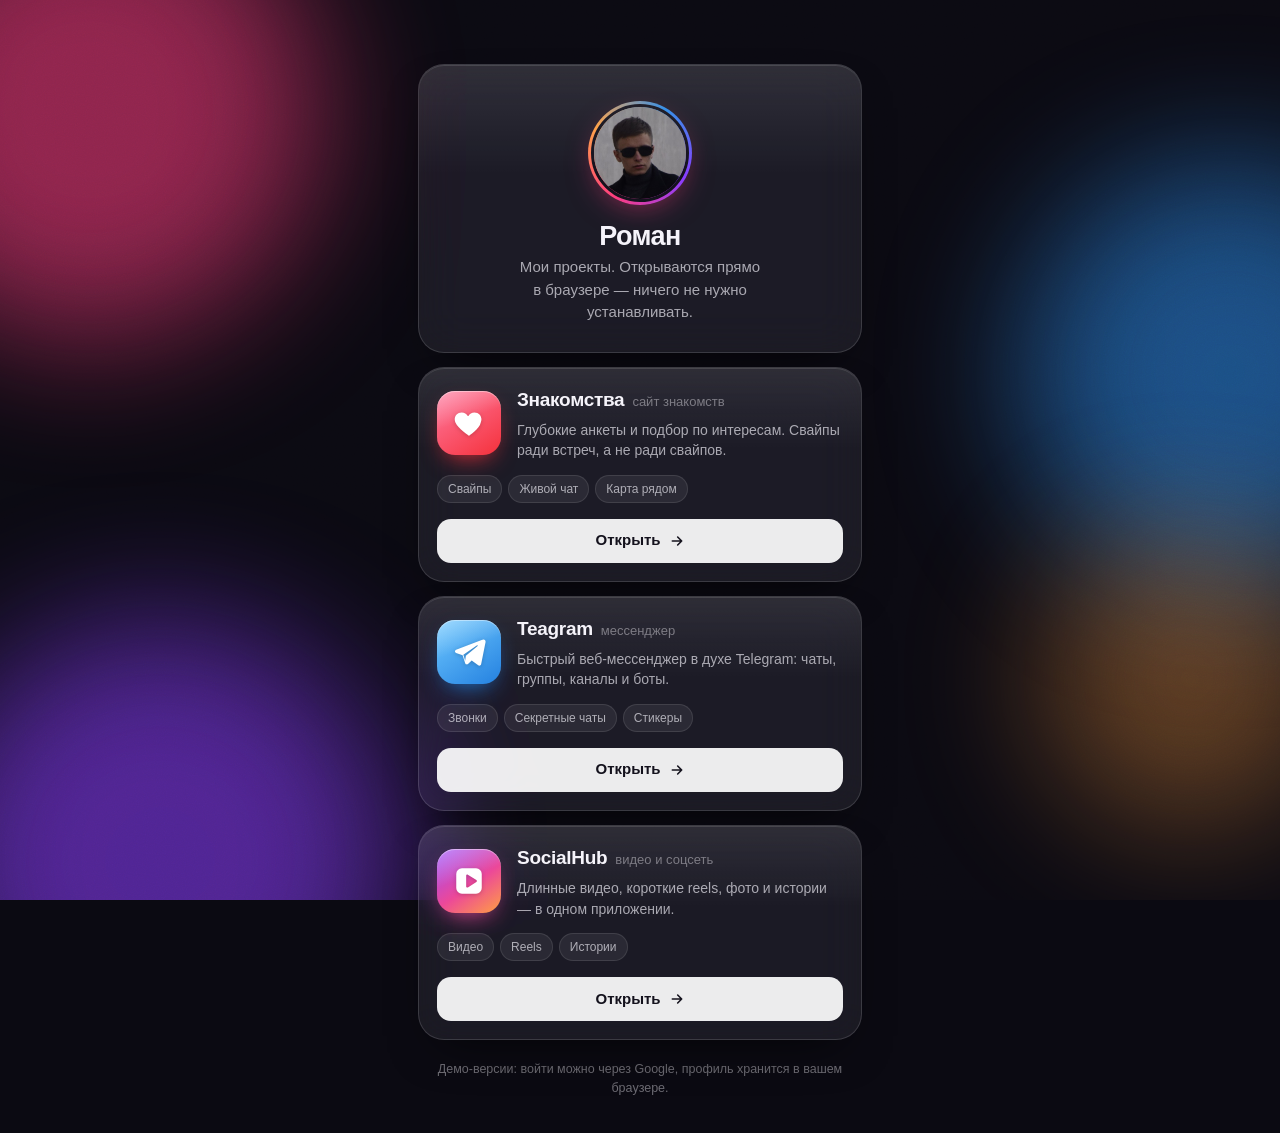
==== index.html @ 653ad80f "feat: links page for my projects Glass cards with logos, a short description and a link for each app" ====
<!doctype html>
<html lang="ru">
<head>
<meta charset="utf-8">
<meta name="viewport" content="width=device-width, initial-scale=1, viewport-fit=cover">
<meta name="color-scheme" content="dark">
<title>Роман — проекты</title>
<meta name="description" content="Три моих сервиса: Знакомства, мессенджер Teagram и видеосоцсеть SocialHub. Открываются прямо в браузере.">
<meta name="theme-color" content="#0b0a12">
<meta property="og:type" content="website">
<meta property="og:title" content="Роман — проекты">
<meta property="og:description" content="Знакомства, мессенджер Teagram и видеосоцсеть SocialHub — открываются прямо в браузере.">
<meta property="og:image" content="https://viproman01.github.io/avatar.jpg">
<meta property="og:url" content="https://viproman01.github.io/">
<link rel="icon" href="avatar.jpg">
<link rel="apple-touch-icon" href="avatar.jpg">
<style>
  :root {
    --bg: #0b0a12;
    --text: #f5f3fa;
    --muted: rgba(245, 243, 250, .66);
    --faint: rgba(245, 243, 250, .42);
    --glass: rgba(255, 255, 255, .065);
    --glass-hover: rgba(255, 255, 255, .1);
    --edge: rgba(255, 255, 255, .14);
    --edge-strong: rgba(255, 255, 255, .26);
    --radius: 26px;
  }
  * { box-sizing: border-box; }
  html { -webkit-text-size-adjust: 100%; background: var(--bg); }
  body {
    margin: 0;
    min-height: 100svh;
    color: var(--text);
    background: var(--bg);
    font: 16px/1.5 -apple-system, BlinkMacSystemFont, "SF Pro Text", "Segoe UI", Roboto, "Helvetica Neue", Arial, sans-serif;
    -webkit-font-smoothing: antialiased;
    overflow-x: hidden;
  }

  /* Цветные пятна за стеклом */
  .sky { position: fixed; inset: 0; z-index: 0; overflow: hidden; pointer-events: none; }
  .blob { position: absolute; border-radius: 50%; filter: blur(70px); opacity: .55; will-change: transform; }
  .b1 { width: 460px; height: 460px; left: -140px; top: -120px; background: #ff3d7f; animation: drift1 26s ease-in-out infinite alternate; }
  .b2 { width: 420px; height: 420px; right: -160px; top: 18%; background: #2b8ae6; animation: drift2 30s ease-in-out infinite alternate; }
  .b3 { width: 480px; height: 480px; left: -80px; bottom: -200px; background: #8b3dff; animation: drift3 34s ease-in-out infinite alternate; }
  .b4 { width: 300px; height: 300px; right: -60px; bottom: 8%; background: #ff9f43; opacity: .35; animation: drift1 38s ease-in-out infinite alternate-reverse; }
  @keyframes drift1 { to { transform: translate(90px, 70px) scale(1.12); } }
  @keyframes drift2 { to { transform: translate(-80px, 110px) scale(.92); } }
  @keyframes drift3 { to { transform: translate(110px, -90px) scale(1.08); } }
  /* Матовая зернистость поверх пятен */
  .grain {
    position: fixed; inset: 0; z-index: 1; pointer-events: none; opacity: .09; mix-blend-mode: overlay;
    background-image: url("data:image/svg+xml,%3Csvg xmlns='http://www.w3.org/2000/svg' width='160' height='160'%3E%3Cfilter id='n'%3E%3CfeTurbulence type='fractalNoise' baseFrequency='.9' numOctaves='3' stitchTiles='stitch'/%3E%3C/filter%3E%3Crect width='100%25' height='100%25' filter='url(%23n)'/%3E%3C/svg%3E");
  }

  main {
    position: relative; z-index: 2;
    width: 100%; max-width: 480px; margin: 0 auto;
    padding: max(44px, env(safe-area-inset-top)) 18px max(36px, env(safe-area-inset-bottom));
    display: flex; flex-direction: column; gap: 14px;
  }

  .glass {
    position: relative;
    background: var(--glass);
    border: 1px solid var(--edge);
    border-radius: var(--radius);
    -webkit-backdrop-filter: blur(22px) saturate(160%);
    backdrop-filter: blur(22px) saturate(160%);
    box-shadow: 0 1px 0 rgba(255, 255, 255, .12) inset, 0 20px 50px -24px rgba(0, 0, 0, .8);
  }
  /* Блик по верхней кромке стекла */
  .glass::before {
    content: ""; position: absolute; inset: 0; border-radius: inherit; pointer-events: none;
    background: linear-gradient(180deg, rgba(255, 255, 255, .09), rgba(255, 255, 255, 0) 38%);
  }

  .hero { padding: 30px 22px 24px; text-align: center; }
  .avatar {
    width: 104px; height: 104px; margin: 0 auto; border-radius: 50%; padding: 3px;
    background: conic-gradient(from 210deg, #ff3d7f, #ff9f43, #2b8ae6, #8b3dff, #ff3d7f);
    box-shadow: 0 10px 30px -10px rgba(255, 61, 127, .55);
  }
  .avatar img { display: block; width: 100%; height: 100%; border-radius: 50%; object-fit: cover; border: 3px solid #14121d; }
  h1 { margin: 16px 0 4px; font-size: 27px; line-height: 1.15; letter-spacing: -.02em; }
  .lead { margin: 0 auto; max-width: 32ch; color: var(--muted); font-size: 15px; }

  .projects { list-style: none; margin: 0; padding: 0; display: flex; flex-direction: column; gap: 14px; }
  .project {
    display: grid; grid-template-columns: 64px 1fr; gap: 6px 16px; align-items: center;
    padding: 18px 18px 18px;
    color: inherit; text-decoration: none;
    transition: transform .2s ease, background-color .2s ease, border-color .2s ease;
    -webkit-tap-highlight-color: transparent;
  }
  .project:hover { background: var(--glass-hover); border-color: var(--edge-strong); transform: translateY(-2px); }
  .project:active { transform: scale(.985); }
  .project:focus-visible { outline: 2px solid #fff; outline-offset: 3px; }

  .logo {
    grid-row: span 2;
    width: 64px; height: 64px; border-radius: 18px;
    display: grid; place-items: center; position: relative; overflow: hidden;
    box-shadow: 0 10px 24px -10px var(--glow), inset 0 1px 0 rgba(255, 255, 255, .4);
  }
  .logo::after { /* глянец на иконке */
    content: ""; position: absolute; inset: 0;
    background: linear-gradient(160deg, rgba(255, 255, 255, .35), rgba(255, 255, 255, 0) 45%);
  }
  .logo svg { width: 34px; height: 34px; fill: #fff; position: relative; z-index: 1; filter: drop-shadow(0 1px 2px rgba(0, 0, 0, .18)); }
  .dating  .logo { background: linear-gradient(145deg, #ff7aa0, #f5313b); --glow: #f5313b; }
  .teagram .logo { background: linear-gradient(145deg, #6fc8ff, #2481e0); --glow: #2481e0; }
  .hub     .logo { background: linear-gradient(145deg, #9a4dff, #ec4899 55%, #ff9f43); --glow: #ec4899; }

  .title { display: flex; align-items: baseline; gap: 8px; flex-wrap: wrap; }
  .name { font-size: 19px; font-weight: 700; letter-spacing: -.015em; }
  .kind { font-size: 13px; color: var(--faint); }
  .about { margin: 0; color: var(--muted); font-size: 14px; line-height: 1.45; }

  .tags { grid-column: 1 / -1; display: flex; flex-wrap: wrap; gap: 6px; margin-top: 8px; }
  .tag {
    font-size: 12px; line-height: 1; padding: 7px 10px; border-radius: 999px;
    background: rgba(255, 255, 255, .07); border: 1px solid rgba(255, 255, 255, .1); color: var(--muted);
  }
  .open {
    grid-column: 1 / -1; margin-top: 10px;
    display: flex; align-items: center; justify-content: center; gap: 8px;
    height: 44px; border-radius: 14px; font-weight: 650; font-size: 15px;
    background: rgba(255, 255, 255, .92); color: #14121d;
    transition: background-color .2s ease;
  }
  .project:hover .open { background: #fff; }
  .open svg { width: 16px; height: 16px; }

  footer { margin-top: 6px; text-align: center; color: var(--faint); font-size: 12.5px; line-height: 1.5; }
  footer p { margin: 0; }

  @media (min-width: 560px) {
    main { padding-top: 64px; }
    .hero { padding: 36px 28px 28px; }
  }
  @media (prefers-reduced-motion: reduce) {
    .blob { animation: none; }
    .project { transition: none; }
  }
  @supports not ((backdrop-filter: blur(1px)) or (-webkit-backdrop-filter: blur(1px))) {
    .glass { background: rgba(28, 25, 40, .92); }
  }
</style>
</head>
<body>
<div class="sky" aria-hidden="true"><i class="blob b1"></i><i class="blob b2"></i><i class="blob b3"></i><i class="blob b4"></i></div>
<div class="grain" aria-hidden="true"></div>

<main>
  <header class="glass hero">
    <div class="avatar"><img src="avatar.jpg" width="320" height="320" alt="Роман"></div>
    <h1>Роман</h1>
    <p class="lead">Мои проекты. Открываются прямо в&nbsp;браузере — ничего не&nbsp;нужно устанавливать.</p>
  </header>

  <ul class="projects">
    <li>
      <a class="glass project dating" href="https://znakomstva.109-172-47-162.sslip.io/" target="_blank" rel="noopener">
        <span class="logo" aria-hidden="true">
          <svg viewBox="0 0 24 24"><path d="M12 21s-7.5-4.6-9.6-9.3C.9 8.2 3.1 4.5 6.8 4.5c2 0 3.5 1.1 4.2 2.3.2.3.5.3.7 0 .7-1.2 2.2-2.3 4.2-2.3 3.7 0 5.9 3.7 4.4 7.2C19.5 16.4 12 21 12 21z"/></svg>
        </span>
        <span class="title"><span class="name">Знакомства</span><span class="kind">сайт знакомств</span></span>
        <p class="about">Глубокие анкеты и&nbsp;подбор по&nbsp;интересам. Свайпы ради встреч, а&nbsp;не&nbsp;ради свайпов.</p>
        <span class="tags"><span class="tag">Свайпы</span><span class="tag">Живой чат</span><span class="tag">Карта рядом</span></span>
        <span class="open">Открыть <svg viewBox="0 0 24 24" fill="none" stroke="currentColor" stroke-width="2.4" stroke-linecap="round" stroke-linejoin="round"><path d="M5 12h14M13 6l6 6-6 6"/></svg></span>
      </a>
    </li>
    <li>
      <a class="glass project teagram" href="https://teagram-app.netlify.app/" target="_blank" rel="noopener">
        <span class="logo" aria-hidden="true">
          <svg viewBox="0 0 24 24"><path d="M21.4 3.3 2.9 10.4c-1.1.4-1.1 1.9 0 2.3l4.6 1.6 1.8 5.6c.3.9 1.4 1.1 2 .5l2.6-2.4 4.6 3.4c.8.6 1.9.1 2.1-.9l3.1-15.6c.2-1.1-.9-2-1.9-1.6zM9.8 14.6l-.5 3.6-1.3-4.3 9.7-6.6c.3-.2.6.2.4.4l-8.3 6.9z"/></svg>
        </span>
        <span class="title"><span class="name">Teagram</span><span class="kind">мессенджер</span></span>
        <p class="about">Быстрый веб-мессенджер в&nbsp;духе Telegram: чаты, группы, каналы и&nbsp;боты.</p>
        <span class="tags"><span class="tag">Звонки</span><span class="tag">Секретные чаты</span><span class="tag">Стикеры</span></span>
        <span class="open">Открыть <svg viewBox="0 0 24 24" fill="none" stroke="currentColor" stroke-width="2.4" stroke-linecap="round" stroke-linejoin="round"><path d="M5 12h14M13 6l6 6-6 6"/></svg></span>
      </a>
    </li>
    <li>
      <a class="glass project hub" href="https://socialhub-web.netlify.app/" target="_blank" rel="noopener">
        <span class="logo" aria-hidden="true">
          <svg viewBox="0 0 24 24"><path d="M7 3h10a4 4 0 0 1 4 4v10a4 4 0 0 1-4 4H7a4 4 0 0 1-4-4V7a4 4 0 0 1 4-4zm3 5.2v7.6c0 .6.7 1 1.2.7l6-3.8c.5-.3.5-1.1 0-1.4l-6-3.8c-.5-.3-1.2.1-1.2.7z"/></svg>
        </span>
        <span class="title"><span class="name">SocialHub</span><span class="kind">видео и&nbsp;соцсеть</span></span>
        <p class="about">Длинные видео, короткие reels, фото и&nbsp;истории — в&nbsp;одном приложении.</p>
        <span class="tags"><span class="tag">Видео</span><span class="tag">Reels</span><span class="tag">Истории</span></span>
        <span class="open">Открыть <svg viewBox="0 0 24 24" fill="none" stroke="currentColor" stroke-width="2.4" stroke-linecap="round" stroke-linejoin="round"><path d="M5 12h14M13 6l6 6-6 6"/></svg></span>
      </a>
    </li>
  </ul>

  <footer>
    <p>Демо-версии: войти можно через Google, профиль хранится в&nbsp;вашем браузере.</p>
  </footer>
</main>
</body>
</html>
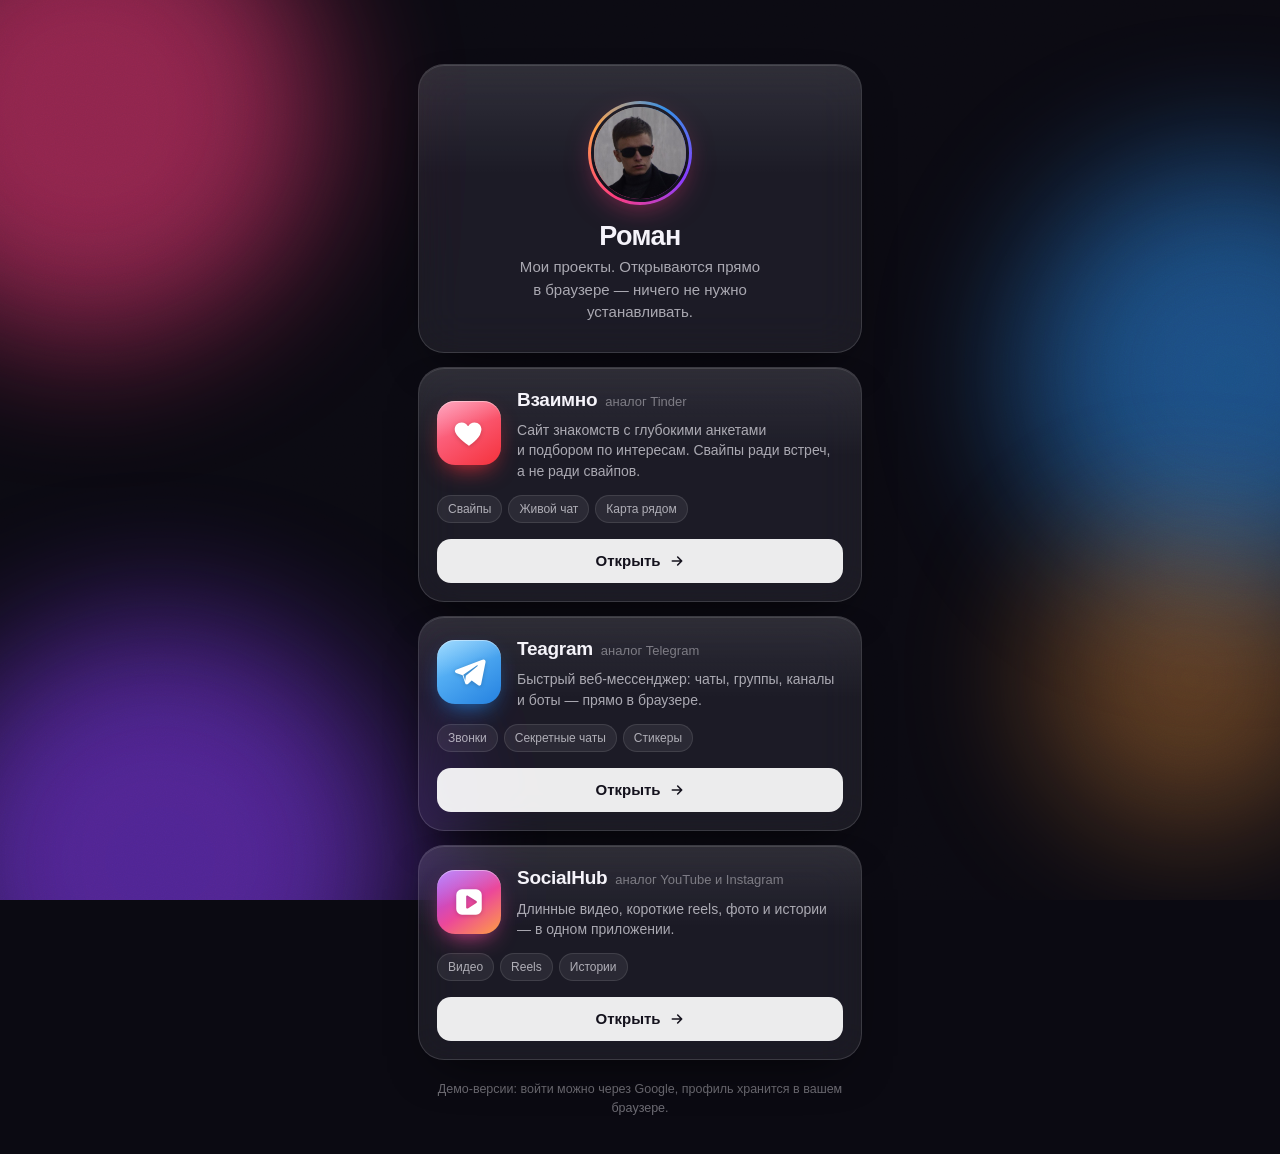
==== commit 01289107: "feat: say what each project is an analog of; name the dating app Vzaimno Co-Authored-By: Claude Opus" ====
--- a/index.html
+++ b/index.html
@@ -5,11 +5,11 @@
 <meta name="viewport" content="width=device-width, initial-scale=1, viewport-fit=cover">
 <meta name="color-scheme" content="dark">
 <title>Роман — проекты</title>
-<meta name="description" content="Три моих сервиса: Знакомства, мессенджер Teagram и видеосоцсеть SocialHub. Открываются прямо в браузере.">
+<meta name="description" content="Три моих сервиса: Взаимно — аналог Tinder, Teagram — аналог Telegram, SocialHub — аналог YouTube и Instagram. Открываются прямо в браузере.">
 <meta name="theme-color" content="#0b0a12">
 <meta property="og:type" content="website">
 <meta property="og:title" content="Роман — проекты">
-<meta property="og:description" content="Знакомства, мессенджер Teagram и видеосоцсеть SocialHub — открываются прямо в браузере.">
+<meta property="og:description" content="Взаимно — аналог Tinder, Teagram — аналог Telegram, SocialHub — аналог YouTube и Instagram. Открываются прямо в браузере.">
 <meta property="og:image" content="https://viproman01.github.io/avatar.jpg">
 <meta property="og:url" content="https://viproman01.github.io/">
 <link rel="icon" href="avatar.jpg">
@@ -166,8 +166,8 @@
         <span class="logo" aria-hidden="true">
           <svg viewBox="0 0 24 24"><path d="M12 21s-7.5-4.6-9.6-9.3C.9 8.2 3.1 4.5 6.8 4.5c2 0 3.5 1.1 4.2 2.3.2.3.5.3.7 0 .7-1.2 2.2-2.3 4.2-2.3 3.7 0 5.9 3.7 4.4 7.2C19.5 16.4 12 21 12 21z"/></svg>
         </span>
-        <span class="title"><span class="name">Знакомства</span><span class="kind">сайт знакомств</span></span>
-        <p class="about">Глубокие анкеты и&nbsp;подбор по&nbsp;интересам. Свайпы ради встреч, а&nbsp;не&nbsp;ради свайпов.</p>
+        <span class="title"><span class="name">Взаимно</span><span class="kind">аналог Tinder</span></span>
+        <p class="about">Сайт знакомств с&nbsp;глубокими анкетами и&nbsp;подбором по&nbsp;интересам. Свайпы ради встреч, а&nbsp;не&nbsp;ради свайпов.</p>
         <span class="tags"><span class="tag">Свайпы</span><span class="tag">Живой чат</span><span class="tag">Карта рядом</span></span>
         <span class="open">Открыть <svg viewBox="0 0 24 24" fill="none" stroke="currentColor" stroke-width="2.4" stroke-linecap="round" stroke-linejoin="round"><path d="M5 12h14M13 6l6 6-6 6"/></svg></span>
       </a>
@@ -177,8 +177,8 @@
         <span class="logo" aria-hidden="true">
           <svg viewBox="0 0 24 24"><path d="M21.4 3.3 2.9 10.4c-1.1.4-1.1 1.9 0 2.3l4.6 1.6 1.8 5.6c.3.9 1.4 1.1 2 .5l2.6-2.4 4.6 3.4c.8.6 1.9.1 2.1-.9l3.1-15.6c.2-1.1-.9-2-1.9-1.6zM9.8 14.6l-.5 3.6-1.3-4.3 9.7-6.6c.3-.2.6.2.4.4l-8.3 6.9z"/></svg>
         </span>
-        <span class="title"><span class="name">Teagram</span><span class="kind">мессенджер</span></span>
-        <p class="about">Быстрый веб-мессенджер в&nbsp;духе Telegram: чаты, группы, каналы и&nbsp;боты.</p>
+        <span class="title"><span class="name">Teagram</span><span class="kind">аналог Telegram</span></span>
+        <p class="about">Быстрый веб-мессенджер: чаты, группы, каналы и&nbsp;боты — прямо в&nbsp;браузере.</p>
         <span class="tags"><span class="tag">Звонки</span><span class="tag">Секретные чаты</span><span class="tag">Стикеры</span></span>
         <span class="open">Открыть <svg viewBox="0 0 24 24" fill="none" stroke="currentColor" stroke-width="2.4" stroke-linecap="round" stroke-linejoin="round"><path d="M5 12h14M13 6l6 6-6 6"/></svg></span>
       </a>
@@ -188,7 +188,7 @@
         <span class="logo" aria-hidden="true">
           <svg viewBox="0 0 24 24"><path d="M7 3h10a4 4 0 0 1 4 4v10a4 4 0 0 1-4 4H7a4 4 0 0 1-4-4V7a4 4 0 0 1 4-4zm3 5.2v7.6c0 .6.7 1 1.2.7l6-3.8c.5-.3.5-1.1 0-1.4l-6-3.8c-.5-.3-1.2.1-1.2.7z"/></svg>
         </span>
-        <span class="title"><span class="name">SocialHub</span><span class="kind">видео и&nbsp;соцсеть</span></span>
+        <span class="title"><span class="name">SocialHub</span><span class="kind">аналог YouTube и&nbsp;Instagram</span></span>
         <p class="about">Длинные видео, короткие reels, фото и&nbsp;истории — в&nbsp;одном приложении.</p>
         <span class="tags"><span class="tag">Видео</span><span class="tag">Reels</span><span class="tag">Истории</span></span>
         <span class="open">Открыть <svg viewBox="0 0 24 24" fill="none" stroke="currentColor" stroke-width="2.4" stroke-linecap="round" stroke-linejoin="round"><path d="M5 12h14M13 6l6 6-6 6"/></svg></span>
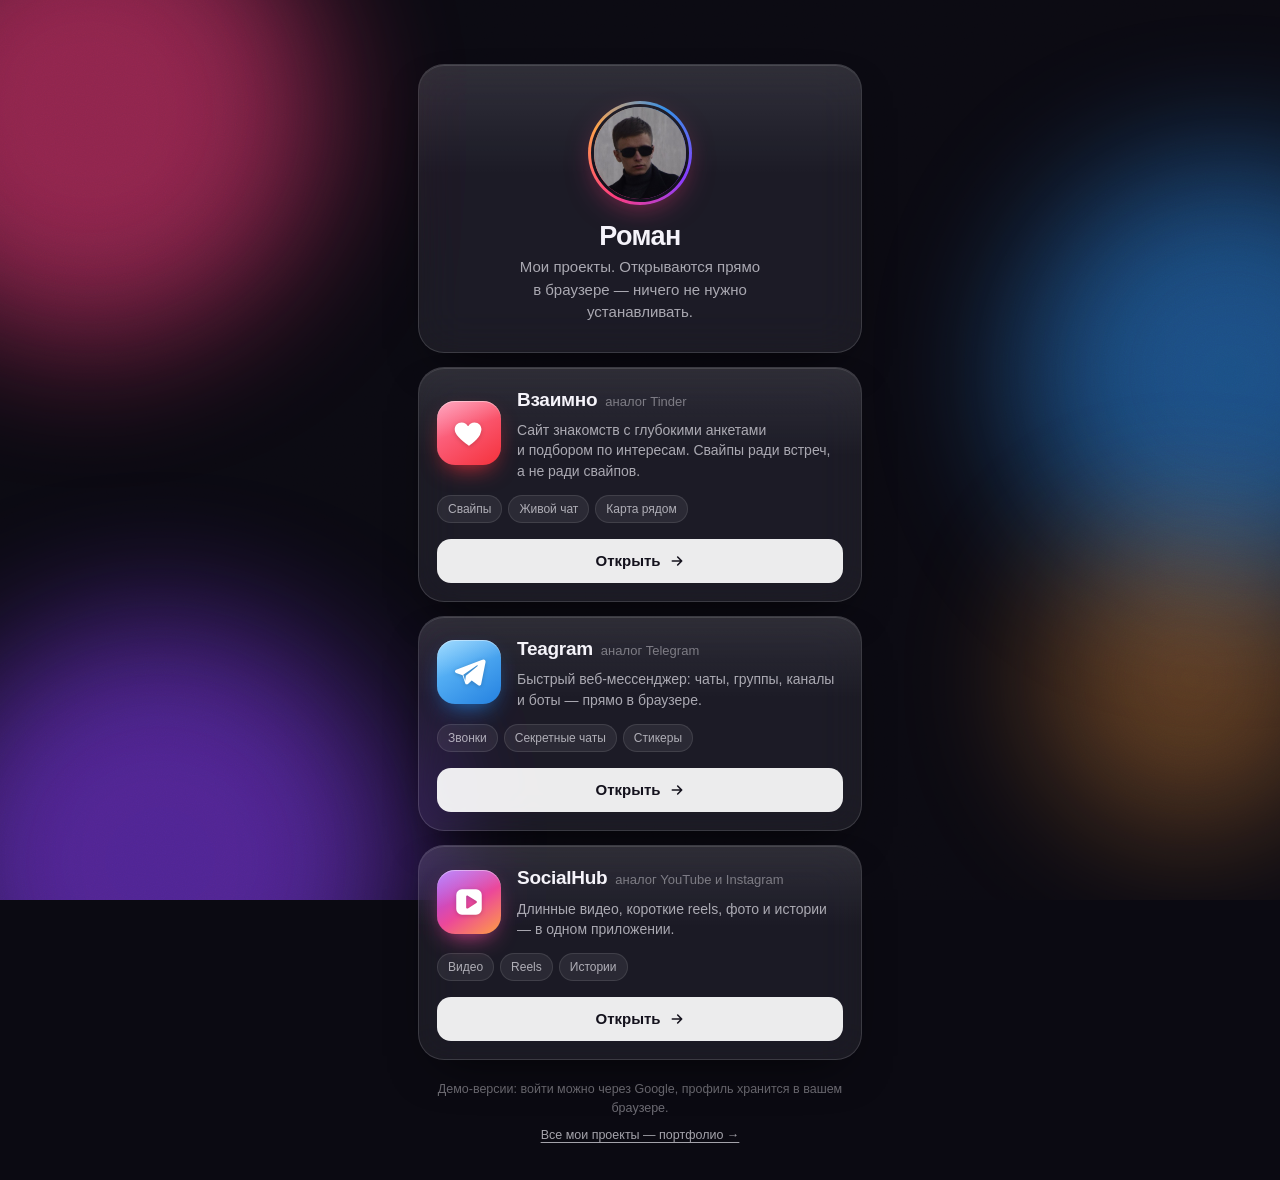
==== commit 1a0e2639: "feat: link to the full portfolio from the links page Co-Authored-By: Claude Opus 5.5 <noreply@anthro" ====
--- a/index.html
+++ b/index.html
@@ -135,6 +135,9 @@
 
   footer { margin-top: 6px; text-align: center; color: var(--faint); font-size: 12.5px; line-height: 1.5; }
   footer p { margin: 0; }
+  footer p + p { margin-top: 8px; }
+  footer a { color: var(--muted); text-decoration: underline; text-underline-offset: 3px; }
+  footer a:hover { color: var(--text); }
 
   @media (min-width: 560px) {
     main { padding-top: 64px; }
@@ -173,7 +176,7 @@
       </a>
     </li>
     <li>
-      <a class="glass project teagram" href="https://teagram-app.netlify.app/" target="_blank" rel="noopener">
+      <a class="glass project teagram" href="https://teagram.109-172-47-162.sslip.io/" target="_blank" rel="noopener">
         <span class="logo" aria-hidden="true">
           <svg viewBox="0 0 24 24"><path d="M21.4 3.3 2.9 10.4c-1.1.4-1.1 1.9 0 2.3l4.6 1.6 1.8 5.6c.3.9 1.4 1.1 2 .5l2.6-2.4 4.6 3.4c.8.6 1.9.1 2.1-.9l3.1-15.6c.2-1.1-.9-2-1.9-1.6zM9.8 14.6l-.5 3.6-1.3-4.3 9.7-6.6c.3-.2.6.2.4.4l-8.3 6.9z"/></svg>
         </span>
@@ -184,7 +187,7 @@
       </a>
     </li>
     <li>
-      <a class="glass project hub" href="https://socialhub-web.netlify.app/" target="_blank" rel="noopener">
+      <a class="glass project hub" href="https://socialhub.109-172-47-162.sslip.io/" target="_blank" rel="noopener">
         <span class="logo" aria-hidden="true">
           <svg viewBox="0 0 24 24"><path d="M7 3h10a4 4 0 0 1 4 4v10a4 4 0 0 1-4 4H7a4 4 0 0 1-4-4V7a4 4 0 0 1 4-4zm3 5.2v7.6c0 .6.7 1 1.2.7l6-3.8c.5-.3.5-1.1 0-1.4l-6-3.8c-.5-.3-1.2.1-1.2.7z"/></svg>
         </span>
@@ -198,6 +201,7 @@
 
   <footer>
     <p>Демо-версии: войти можно через Google, профиль хранится в&nbsp;вашем браузере.</p>
+    <p><a href="https://portfolio.109-172-47-162.sslip.io/" target="_blank" rel="noopener">Все мои проекты — портфолио&nbsp;→</a></p>
   </footer>
 </main>
 </body>
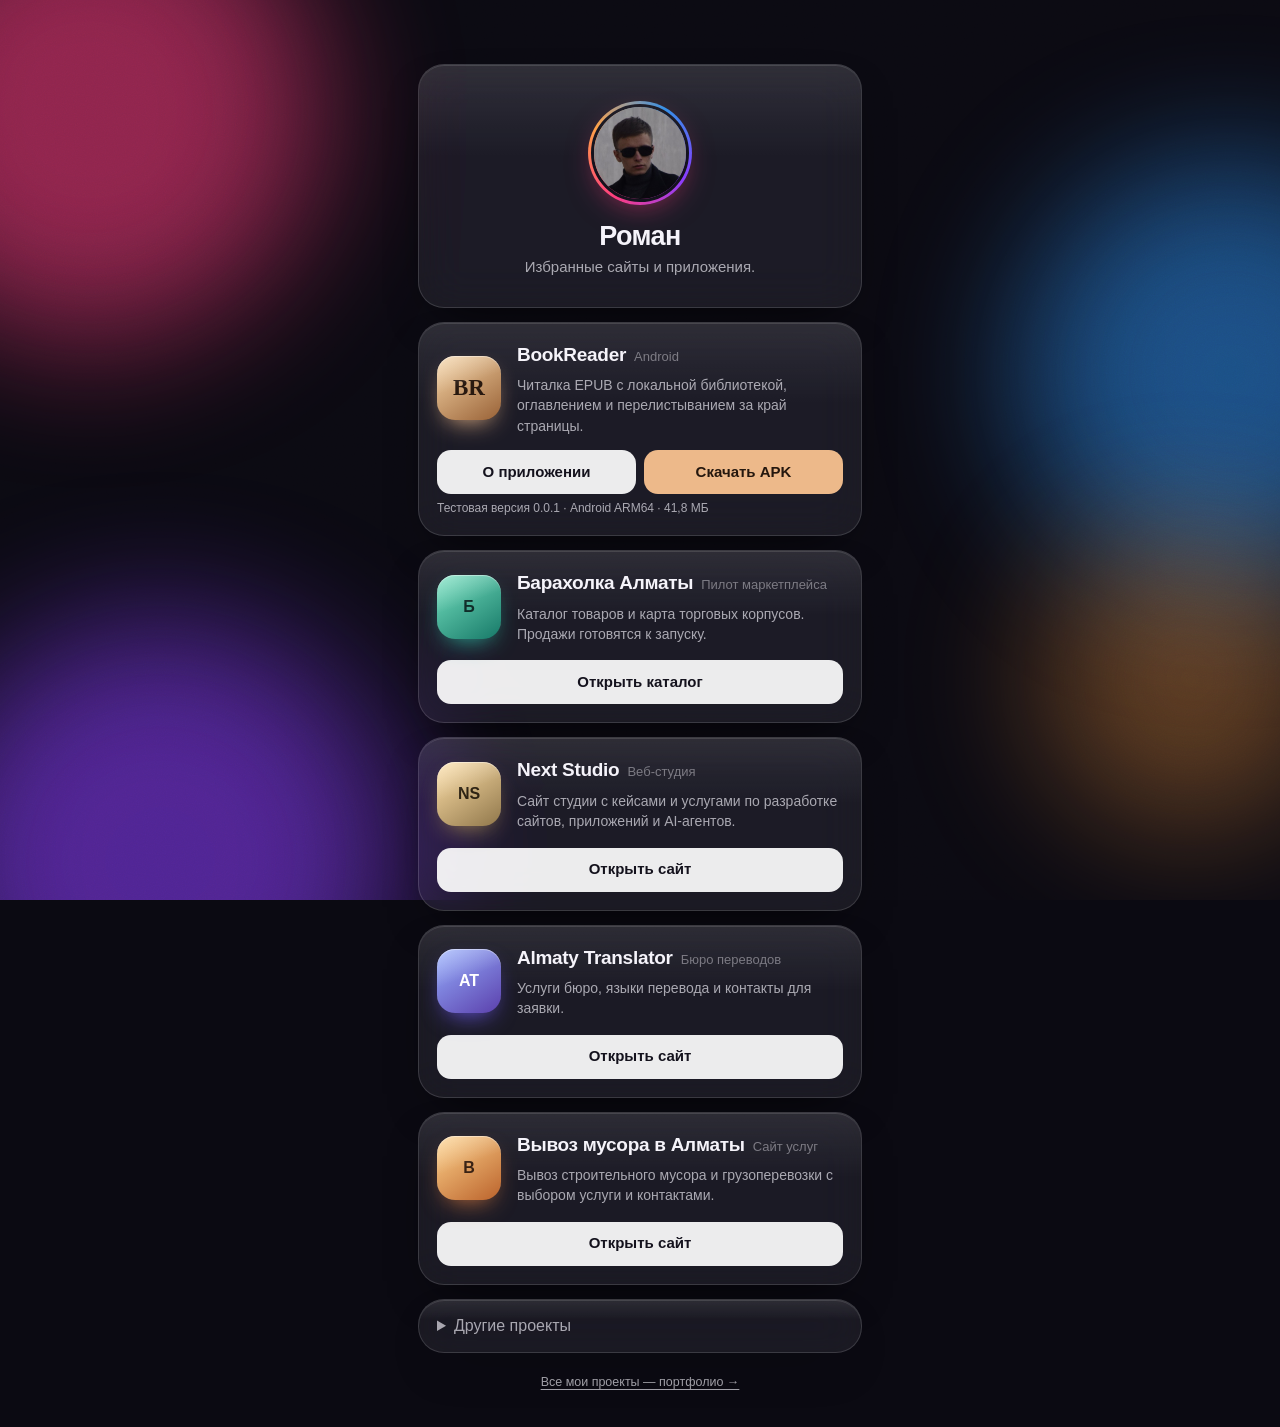
==== commit 78bda22b: "feat: showcase selected projects and offer BookReader APK" ====
--- a/index.html
+++ b/index.html
@@ -5,11 +5,11 @@
 <meta name="viewport" content="width=device-width, initial-scale=1, viewport-fit=cover">
 <meta name="color-scheme" content="dark">
 <title>Роман — проекты</title>
-<meta name="description" content="Три моих сервиса: Взаимно — аналог Tinder, Teagram — аналог Telegram, SocialHub — аналог YouTube и Instagram. Открываются прямо в браузере.">
+<meta name="description" content="Избранные проекты Романа. Сайты, интерактивные демо и BookReader для Android с прямым скачиванием APK.">
 <meta name="theme-color" content="#0b0a12">
 <meta property="og:type" content="website">
 <meta property="og:title" content="Роман — проекты">
-<meta property="og:description" content="Взаимно — аналог Tinder, Teagram — аналог Telegram, SocialHub — аналог YouTube и Instagram. Открываются прямо в браузере.">
+<meta property="og:description" content="Избранные сайты и приложения Романа, включая BookReader для Android.">
 <meta property="og:image" content="https://viproman01.github.io/avatar.jpg">
 <meta property="og:url" content="https://viproman01.github.io/">
 <link rel="icon" href="avatar.jpg">
@@ -113,6 +113,19 @@
   .teagram .logo { background: linear-gradient(145deg, #6fc8ff, #2481e0); --glow: #2481e0; }
   .hub     .logo { background: linear-gradient(145deg, #9a4dff, #ec4899 55%, #ff9f43); --glow: #ec4899; }
 
+  .book .logo { background: linear-gradient(145deg, #f7d6a7, #996237); --glow: #edb98a; color: #281910; font: 700 23px Georgia, serif; }
+  .market .logo { background: linear-gradient(145deg, #75e1c0, #177968); --glow: #2eb49f; color: #102c28; font-weight: 750; }
+  .translate .logo { background: linear-gradient(145deg, #96affe, #5b40ac); --glow: #6d5bef; color: #fff; font-weight: 750; }
+  .studio .logo { background: linear-gradient(145deg, #ffe0a8, #90774b); --glow: #a88b56; color: #2e2414; font-weight: 750; }
+  .waste .logo { background: linear-gradient(145deg, #ffd48d, #bb632c); --glow: #ca743e; color: #392214; font-weight: 750; }
+  .project-actions { grid-column: 1 / -1; display: flex; flex-wrap: wrap; gap: 8px; margin-top: 8px; }
+  .book > .about:last-child { grid-column: 1 / -1; font-size: 12px; }
+  .project-actions .open { flex: 1 1 150px; margin: 0; text-decoration: none; }
+  .project-actions .download { background: #edb98a; color: #24170e; }
+  .project-actions a:focus-visible, .more summary:focus-visible { outline: 2px solid #fff; outline-offset: 3px; }
+  .more summary { color: var(--muted); padding: 14px 18px; cursor: pointer; }
+  .more .projects { margin-top: 14px; }
+
   .title { display: flex; align-items: baseline; gap: 8px; flex-wrap: wrap; }
   .name { font-size: 19px; font-weight: 700; letter-spacing: -.015em; }
   .kind { font-size: 13px; color: var(--faint); }
@@ -131,6 +144,8 @@
     transition: background-color .2s ease;
   }
   .project:hover .open { background: #fff; }
+  .project:hover .download { background: #edb98a; }
+  .project .download:hover { background: #fdd5aa; }
   .open svg { width: 16px; height: 16px; }
 
   footer { margin-top: 6px; text-align: center; color: var(--faint); font-size: 12.5px; line-height: 1.5; }
@@ -160,47 +175,96 @@
   <header class="glass hero">
     <div class="avatar"><img src="avatar.jpg" width="320" height="320" alt="Роман"></div>
     <h1>Роман</h1>
-    <p class="lead">Мои проекты. Открываются прямо в&nbsp;браузере — ничего не&nbsp;нужно устанавливать.</p>
+    <p class="lead">Избранные сайты и приложения.</p>
   </header>
 
-  <ul class="projects">
-    <li>
-      <a class="glass project dating" href="https://znakomstva.109-172-47-162.sslip.io/" target="_blank" rel="noopener">
-        <span class="logo" aria-hidden="true">
-          <svg viewBox="0 0 24 24"><path d="M12 21s-7.5-4.6-9.6-9.3C.9 8.2 3.1 4.5 6.8 4.5c2 0 3.5 1.1 4.2 2.3.2.3.5.3.7 0 .7-1.2 2.2-2.3 4.2-2.3 3.7 0 5.9 3.7 4.4 7.2C19.5 16.4 12 21 12 21z"/></svg>
-        </span>
-        <span class="title"><span class="name">Взаимно</span><span class="kind">аналог Tinder</span></span>
-        <p class="about">Сайт знакомств с&nbsp;глубокими анкетами и&nbsp;подбором по&nbsp;интересам. Свайпы ради встреч, а&nbsp;не&nbsp;ради свайпов.</p>
-        <span class="tags"><span class="tag">Свайпы</span><span class="tag">Живой чат</span><span class="tag">Карта рядом</span></span>
-        <span class="open">Открыть <svg viewBox="0 0 24 24" fill="none" stroke="currentColor" stroke-width="2.4" stroke-linecap="round" stroke-linejoin="round"><path d="M5 12h14M13 6l6 6-6 6"/></svg></span>
-      </a>
-    </li>
-    <li>
-      <a class="glass project teagram" href="https://teagram.109-172-47-162.sslip.io/" target="_blank" rel="noopener">
-        <span class="logo" aria-hidden="true">
-          <svg viewBox="0 0 24 24"><path d="M21.4 3.3 2.9 10.4c-1.1.4-1.1 1.9 0 2.3l4.6 1.6 1.8 5.6c.3.9 1.4 1.1 2 .5l2.6-2.4 4.6 3.4c.8.6 1.9.1 2.1-.9l3.1-15.6c.2-1.1-.9-2-1.9-1.6zM9.8 14.6l-.5 3.6-1.3-4.3 9.7-6.6c.3-.2.6.2.4.4l-8.3 6.9z"/></svg>
-        </span>
-        <span class="title"><span class="name">Teagram</span><span class="kind">аналог Telegram</span></span>
-        <p class="about">Быстрый веб-мессенджер: чаты, группы, каналы и&nbsp;боты — прямо в&nbsp;браузере.</p>
-        <span class="tags"><span class="tag">Звонки</span><span class="tag">Секретные чаты</span><span class="tag">Стикеры</span></span>
-        <span class="open">Открыть <svg viewBox="0 0 24 24" fill="none" stroke="currentColor" stroke-width="2.4" stroke-linecap="round" stroke-linejoin="round"><path d="M5 12h14M13 6l6 6-6 6"/></svg></span>
-      </a>
-    </li>
-    <li>
-      <a class="glass project hub" href="https://socialhub.109-172-47-162.sslip.io/" target="_blank" rel="noopener">
-        <span class="logo" aria-hidden="true">
-          <svg viewBox="0 0 24 24"><path d="M7 3h10a4 4 0 0 1 4 4v10a4 4 0 0 1-4 4H7a4 4 0 0 1-4-4V7a4 4 0 0 1 4-4zm3 5.2v7.6c0 .6.7 1 1.2.7l6-3.8c.5-.3.5-1.1 0-1.4l-6-3.8c-.5-.3-1.2.1-1.2.7z"/></svg>
-        </span>
-        <span class="title"><span class="name">SocialHub</span><span class="kind">аналог YouTube и&nbsp;Instagram</span></span>
-        <p class="about">Длинные видео, короткие reels, фото и&nbsp;истории — в&nbsp;одном приложении.</p>
-        <span class="tags"><span class="tag">Видео</span><span class="tag">Reels</span><span class="tag">Истории</span></span>
-        <span class="open">Открыть <svg viewBox="0 0 24 24" fill="none" stroke="currentColor" stroke-width="2.4" stroke-linecap="round" stroke-linejoin="round"><path d="M5 12h14M13 6l6 6-6 6"/></svg></span>
+  <ul class="projects" aria-label="Избранные проекты">
+    <li>
+      <article class="glass project book" aria-labelledby="bookreader-title">
+        <span class="logo" aria-hidden="true">BR</span>
+        <span class="title"><span class="name" id="bookreader-title">BookReader</span><span class="kind">Android</span></span>
+        <p class="about">Читалка EPUB с локальной библиотекой, оглавлением и перелистыванием за край страницы.</p>
+        <div class="project-actions">
+          <a class="open" href="./bookreader/">О приложении</a>
+          <a class="open download" href="./bookreader/BookReader-0.0.1-arm64-test.apk" download>Скачать APK</a>
+        </div>
+        <p class="about">Тестовая версия 0.0.1 · Android ARM64 · 41,8 МБ</p>
+      </article>
+    </li>
+    <li>
+      <a class="glass project market" href="https://barakholka-almaty.netlify.app/">
+        <span class="logo" aria-hidden="true">Б</span>
+        <span class="title"><span class="name">Барахолка Алматы</span><span class="kind">Пилот маркетплейса</span></span>
+        <p class="about">Каталог товаров и карта торговых корпусов. Продажи готовятся к запуску.</p>
+        <span class="open">Открыть каталог</span>
+      </a>
+    </li>
+    <li>
+      <a class="glass project studio" href="https://viproman01.github.io/nexo-almaty/">
+        <span class="logo" aria-hidden="true">NS</span>
+        <span class="title"><span class="name">Next Studio</span><span class="kind">Веб-студия</span></span>
+        <p class="about">Сайт студии с кейсами и услугами по разработке сайтов, приложений и AI-агентов.</p>
+        <span class="open">Открыть сайт</span>
+      </a>
+    </li>
+    <li>
+      <a class="glass project translate" href="https://almaty-translate-hub.lovable.app/">
+        <span class="logo" aria-hidden="true">AT</span>
+        <span class="title"><span class="name">Almaty Translator</span><span class="kind">Бюро переводов</span></span>
+        <p class="about">Услуги бюро, языки перевода и контакты для заявки.</p>
+        <span class="open">Открыть сайт</span>
+      </a>
+    </li>
+    <li>
+      <a class="glass project waste" href="https://viproman01.github.io/waste-away-almaty/">
+        <span class="logo" aria-hidden="true">В</span>
+        <span class="title"><span class="name">Вывоз мусора в Алматы</span><span class="kind">Сайт услуг</span></span>
+        <p class="about">Вывоз строительного мусора и грузоперевозки с выбором услуги и контактами.</p>
+        <span class="open">Открыть сайт</span>
       </a>
     </li>
   </ul>
 
+  <details class="more">
+    <summary class="glass">Другие проекты</summary>
+    <ul class="projects">
+      <li>
+        <a class="glass project dating" href="https://znakomstva.109-172-47-162.sslip.io/" target="_blank" rel="noopener">
+          <span class="logo" aria-hidden="true">
+            <svg viewBox="0 0 24 24"><path d="M12 21s-7.5-4.6-9.6-9.3C.9 8.2 3.1 4.5 6.8 4.5c2 0 3.5 1.1 4.2 2.3.2.3.5.3.7 0 .7-1.2 2.2-2.3 4.2-2.3 3.7 0 5.9 3.7 4.4 7.2C19.5 16.4 12 21 12 21z"/></svg>
+          </span>
+          <span class="title"><span class="name">Взаимно</span><span class="kind">аналог Tinder</span></span>
+          <p class="about">Сайт знакомств с&nbsp;глубокими анкетами и&nbsp;подбором по&nbsp;интересам. Свайпы ради встреч, а&nbsp;не&nbsp;ради свайпов.</p>
+          <span class="tags"><span class="tag">Свайпы</span><span class="tag">Живой чат</span><span class="tag">Карта рядом</span></span>
+          <span class="open">Открыть <svg viewBox="0 0 24 24" fill="none" stroke="currentColor" stroke-width="2.4" stroke-linecap="round" stroke-linejoin="round"><path d="M5 12h14M13 6l6 6-6 6"/></svg></span>
+        </a>
+      </li>
+      <li>
+        <a class="glass project teagram" href="https://teagram.109-172-47-162.sslip.io/" target="_blank" rel="noopener">
+          <span class="logo" aria-hidden="true">
+            <svg viewBox="0 0 24 24"><path d="M21.4 3.3 2.9 10.4c-1.1.4-1.1 1.9 0 2.3l4.6 1.6 1.8 5.6c.3.9 1.4 1.1 2 .5l2.6-2.4 4.6 3.4c.8.6 1.9.1 2.1-.9l3.1-15.6c.2-1.1-.9-2-1.9-1.6zM9.8 14.6l-.5 3.6-1.3-4.3 9.7-6.6c.3-.2.6.2.4.4l-8.3 6.9z"/></svg>
+          </span>
+          <span class="title"><span class="name">Teagram</span><span class="kind">аналог Telegram</span></span>
+          <p class="about">Быстрый веб-мессенджер: чаты, группы, каналы и&nbsp;боты — прямо в&nbsp;браузере.</p>
+          <span class="tags"><span class="tag">Звонки</span><span class="tag">Секретные чаты</span><span class="tag">Стикеры</span></span>
+          <span class="open">Открыть <svg viewBox="0 0 24 24" fill="none" stroke="currentColor" stroke-width="2.4" stroke-linecap="round" stroke-linejoin="round"><path d="M5 12h14M13 6l6 6-6 6"/></svg></span>
+        </a>
+      </li>
+      <li>
+        <a class="glass project hub" href="https://socialhub.109-172-47-162.sslip.io/" target="_blank" rel="noopener">
+          <span class="logo" aria-hidden="true">
+            <svg viewBox="0 0 24 24"><path d="M7 3h10a4 4 0 0 1 4 4v10a4 4 0 0 1-4 4H7a4 4 0 0 1-4-4V7a4 4 0 0 1 4-4zm3 5.2v7.6c0 .6.7 1 1.2.7l6-3.8c.5-.3.5-1.1 0-1.4l-6-3.8c-.5-.3-1.2.1-1.2.7z"/></svg>
+          </span>
+          <span class="title"><span class="name">SocialHub</span><span class="kind">аналог YouTube и&nbsp;Instagram</span></span>
+          <p class="about">Длинные видео, короткие reels, фото и&nbsp;истории — в&nbsp;одном приложении.</p>
+          <span class="tags"><span class="tag">Видео</span><span class="tag">Reels</span><span class="tag">Истории</span></span>
+          <span class="open">Открыть <svg viewBox="0 0 24 24" fill="none" stroke="currentColor" stroke-width="2.4" stroke-linecap="round" stroke-linejoin="round"><path d="M5 12h14M13 6l6 6-6 6"/></svg></span>
+        </a>
+      </li>
+    </ul>
+  </details>
+
   <footer>
-    <p>Демо-версии: войти можно через Google, профиль хранится в&nbsp;вашем браузере.</p>
     <p><a href="https://portfolio.109-172-47-162.sslip.io/" target="_blank" rel="noopener">Все мои проекты — портфолио&nbsp;→</a></p>
   </footer>
 </main>
